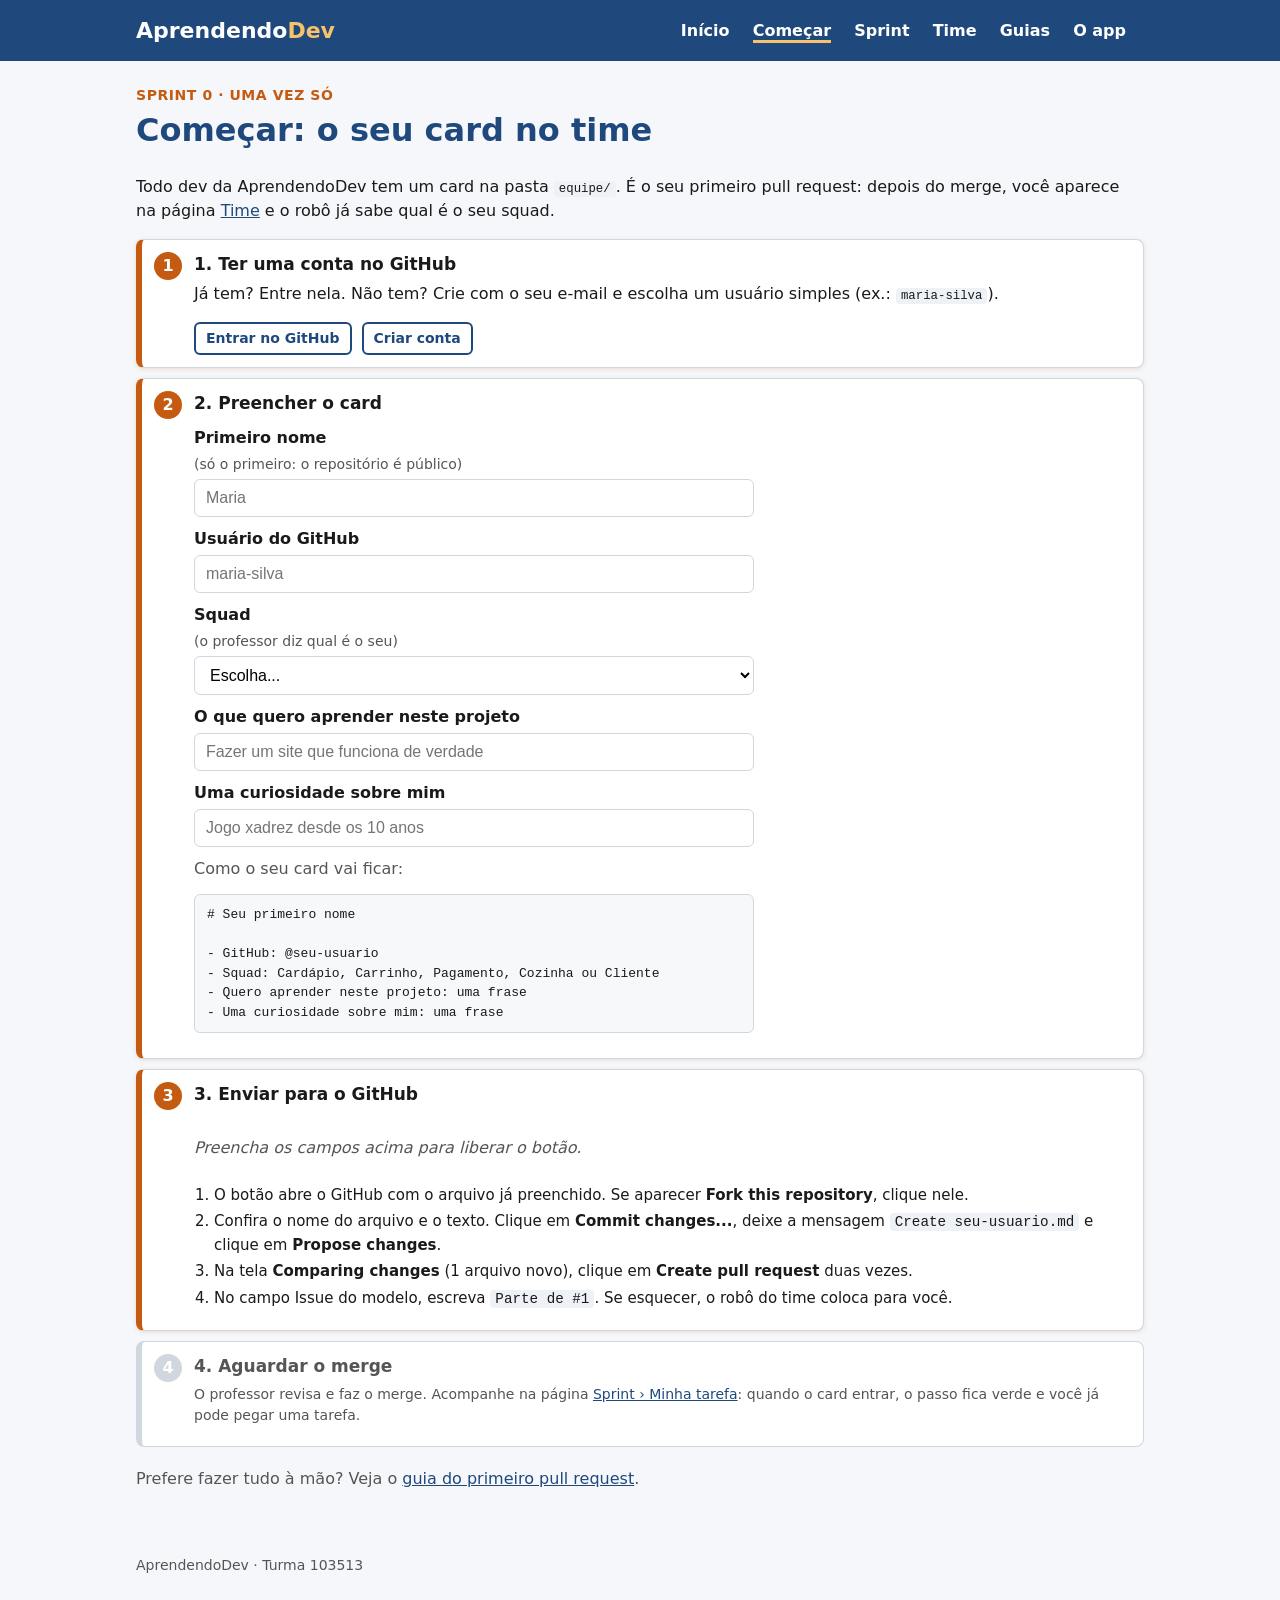
==== portal/comecar.html @ 122d55df "Portal: trilha Minha tarefa, página Começar com gerador do card e robô que confere o PR - Minha tare" ====
<!DOCTYPE html>
<html lang="pt-BR">
<head>
  <meta charset="UTF-8">
  <meta name="viewport" content="width=device-width, initial-scale=1.0">
  <title>Começar · AprendendoDev</title>
  <link rel="stylesheet" href="estilo.css">
</head>
<body data-pagina="comecar">
  <header class="topo">
    <div class="conteudo">
      <a class="marca" href="./">Aprendendo<span>Dev</span></a>
      <nav>
        <a href="./">Início</a>
        <a href="comecar.html" aria-current="page">Começar</a>
        <a href="tarefas.html">Sprint</a>
        <a href="time.html">Time</a>
        <a href="guias.html">Guias</a>
        <a href="app/">O app</a>
      </nav>
    </div>
  </header>

  <main class="conteudo">
    <p class="rotulo-sprint">Sprint 0 · uma vez só</p>
    <h1>Começar: o seu card no time</h1>
    <p>Todo dev da AprendendoDev tem um card na pasta <code>equipe/</code>. É o seu primeiro pull request: depois do merge, você aparece na página <a href="time.html">Time</a> e o robô já sabe qual é o seu squad.</p>

    <ol class="trilha">
      <li class="agora">
        <strong>1. Ter uma conta no GitHub</strong>
        <p>Já tem? Entre nela. Não tem? Crie com o seu e-mail e escolha um usuário simples (ex.: <code>maria-silva</code>).</p>
        <div class="botoes">
          <a class="botao pequeno secundario" href="https://github.com/login" target="_blank" rel="noopener">Entrar no GitHub</a>
          <a class="botao pequeno secundario" href="https://github.com/signup" target="_blank" rel="noopener">Criar conta</a>
        </div>
      </li>
      <li class="agora">
        <strong>2. Preencher o card</strong>
        <form class="formulario" id="form-card" autocomplete="off">
          <label>Primeiro nome <span class="sub">(só o primeiro: o repositório é público)</span>
            <input id="c-nome" maxlength="40" placeholder="Maria">
          </label>
          <label>Usuário do GitHub
            <input id="c-usuario" maxlength="60" placeholder="maria-silva" autocapitalize="off" spellcheck="false">
          </label>
          <label>Squad <span class="sub">(o professor diz qual é o seu)</span>
            <select id="c-squad">
              <option value="">Escolha...</option>
              <option>Cardápio</option>
              <option>Carrinho</option>
              <option>Pagamento</option>
              <option>Cozinha</option>
              <option>Cliente</option>
            </select>
          </label>
          <label>O que quero aprender neste projeto
            <input id="c-aprender" maxlength="150" placeholder="Fazer um site que funciona de verdade">
          </label>
          <label>Uma curiosidade sobre mim
            <input id="c-curiosidade" maxlength="150" placeholder="Jogo xadrez desde os 10 anos">
          </label>
        </form>
        <ul class="problemas" id="problemas-card"></ul>
        <p class="sub">Como o seu card vai ficar:</p>
        <pre class="previa" id="previa-card"></pre>
      </li>
      <li class="agora">
        <strong>3. Enviar para o GitHub</strong>
        <div class="botoes" id="acoes-card"></div>
        <ol class="mini">
          <li>O botão abre o GitHub com o arquivo já preenchido. Se aparecer <strong>Fork this repository</strong>, clique nele.</li>
          <li>Confira o nome do arquivo e o texto. Clique em <strong>Commit changes...</strong>, deixe a mensagem <code>Create seu-usuario.md</code> e clique em <strong>Propose changes</strong>.</li>
          <li>Na tela <strong>Comparing changes</strong> (1 arquivo novo), clique em <strong>Create pull request</strong> duas vezes.</li>
          <li>No campo Issue do modelo, escreva <code>Parte de #1</code>. Se esquecer, o robô do time coloca para você.</li>
        </ol>
      </li>
      <li class="depois">
        <strong>4. Aguardar o merge</strong>
        <p>O professor revisa e faz o merge. Acompanhe na página <a href="tarefas.html#minha">Sprint › Minha tarefa</a>: quando o card entrar, o passo fica verde e você já pode pegar uma tarefa.</p>
      </li>
    </ol>

    <p class="sub">Prefere fazer tudo à mão? Veja o <a href="guias.html#primeiro-pr">guia do primeiro pull request</a>.</p>
  </main>

  <footer class="conteudo rodape">AprendendoDev · Turma 103513</footer>
  <script src="portal.js"></script>
</body>
</html>
---- portal/estilo.css ----
:root {
  --azul: #1f497d;
  --azul-claro: #dae8fc;
  --laranja: #c55a11;
  --laranja-claro: #fbe5d6;
  --verde: #548235;
  --verde-claro: #e2efda;
  --texto: #1a1a1a;
  --texto-suave: #555;
  --fundo: #f5f7fa;
  --cartao: #fff;
  --borda: #d0d7de;
}

* { box-sizing: border-box; }

body {
  margin: 0;
  font-family: system-ui, -apple-system, "Segoe UI", Roboto, sans-serif;
  color: var(--texto);
  background: var(--fundo);
  line-height: 1.5;
}

a { color: var(--azul); }

.topo {
  background: var(--azul);
  color: #fff;
}

.topo .conteudo {
  display: flex;
  flex-wrap: wrap;
  align-items: center;
  justify-content: space-between;
  gap: 8px 24px;
  padding-top: 14px;
  padding-bottom: 14px;
}

.marca {
  font-size: 22px;
  font-weight: 700;
  color: #fff;
  text-decoration: none;
}

.marca span { color: #f6c26b; }

nav a {
  white-space: nowrap;
  color: #fff;
  text-decoration: none;
  margin-right: 18px;
  font-weight: 600;
}

nav a[aria-current="page"] { border-bottom: 3px solid #f6c26b; }

.conteudo {
  max-width: 1040px;
  margin: 0 auto;
  padding-left: 16px;
  padding-right: 16px;
}

main.conteudo { padding-top: 24px; padding-bottom: 48px; }

h1 { color: var(--azul); margin-top: 0; }
h2 { color: var(--azul); margin-top: 32px; }

.destaque {
  background: var(--cartao);
  border-left: 6px solid var(--laranja);
  border-radius: 6px;
  padding: 16px 20px;
  box-shadow: 0 1px 3px rgba(0, 0, 0, .08);
}

.destaque .rotulo {
  font-size: 13px;
  font-weight: 700;
  text-transform: uppercase;
  color: var(--laranja);
  letter-spacing: .04em;
}

.grade {
  display: grid;
  grid-template-columns: repeat(auto-fill, minmax(230px, 1fr));
  gap: 14px;
}

.cartao {
  background: var(--cartao);
  border: 1px solid var(--borda);
  border-radius: 8px;
  padding: 14px 16px;
}

.cartao h3 { margin: 0 0 4px; font-size: 18px; }
.cartao .sub { color: var(--texto-suave); font-size: 14px; margin: 0 0 8px; }
.cartao p { margin: 4px 0; font-size: 15px; }

.botoes { display: flex; flex-wrap: wrap; gap: 10px; margin-top: 12px; }

.botao {
  display: inline-block;
  padding: 10px 16px;
  border-radius: 6px;
  background: var(--azul);
  color: #fff;
  text-decoration: none;
  font-weight: 600;
}

.botao.secundario { background: #fff; color: var(--azul); border: 2px solid var(--azul); }

table { width: 100%; border-collapse: collapse; background: var(--cartao); }
th, td { text-align: left; padding: 8px 10px; border-bottom: 1px solid var(--borda); vertical-align: top; }
th { background: var(--azul); color: #fff; }

.fase-m { border-left: 5px solid var(--azul); }
.fase-c { border-left: 5px solid var(--verde); }
.fase-e { border-left: 5px solid var(--laranja); }
.atual { background: var(--laranja-claro); }

.etiqueta {
  display: inline-block;
  font-size: 12px;
  font-weight: 700;
  padding: 2px 8px;
  border-radius: 10px;
  background: var(--azul-claro);
  color: var(--azul);
  margin-right: 4px;
}

.etiqueta.fechada { background: var(--verde-claro); color: var(--verde); }

.busca { display: flex; flex-wrap: wrap; gap: 8px; margin: 12px 0 20px; }

.busca input {
  flex: 1 1 220px;
  padding: 10px 12px;
  font-size: 16px;
  border: 1px solid var(--borda);
  border-radius: 6px;
}

.busca button {
  padding: 10px 18px;
  font-size: 16px;
  border: 0;
  border-radius: 6px;
  background: var(--azul);
  color: #fff;
  font-weight: 600;
  cursor: pointer;
}

.vazio { color: var(--texto-suave); font-style: italic; }

ol.passos li { margin-bottom: 10px; }

code {
  background: #eef1f5;
  padding: 1px 5px;
  border-radius: 4px;
  font-size: 0.95em;
}

.rodape { color: var(--texto-suave); font-size: 14px; padding-bottom: 32px; }

@media (max-width: 600px) {
  nav a { margin-right: 12px; font-size: 15px; }
  th, td { padding: 6px; font-size: 14px; }
}

/* ---------- página da sprint */
.rotulo-sprint { margin: 0; font-weight: 700; color: var(--laranja); text-transform: uppercase; font-size: 14px; letter-spacing: .04em; }
.placar { display: grid; grid-template-columns: repeat(4, 1fr); gap: 10px; margin: 16px 0 8px; }
.placar-item { background: var(--cartao); border: 1px solid var(--borda); border-radius: 8px; padding: 10px; text-align: center; }
.placar-item strong { display: block; font-size: 26px; color: var(--azul); }
.placar-item span { font-size: 14px; color: var(--texto-suave); }
.grade.larga { grid-template-columns: repeat(auto-fill, minmax(320px, 1fr)); }
.cartao.tarefa { border-left: 6px solid var(--borda); }
.cartao.tarefa.livre { border-left-color: var(--azul); }
.cartao.tarefa.fazendo { border-left-color: #d4a72c; }
.cartao.tarefa.revisao { border-left-color: var(--laranja); }
.cartao.tarefa.pronto { border-left-color: var(--verde); }
.etiqueta.livre { background: var(--azul-claro); color: var(--azul); }
.etiqueta.fazendo { background: #fff8c5; color: #7d5a00; }
.etiqueta.revisao { background: var(--laranja-claro); color: var(--laranja); }
.etiqueta.pronto { background: var(--verde-claro); color: var(--verde); }
.criterio { font-size: 14px; background: #f6f8fa; padding: 6px 8px; border-radius: 4px; }
.botao.pequeno { padding: 6px 12px; font-size: 14px; margin-top: 4px; }
.como-pegar { margin: 24px 0; }
.como-pegar ol { margin: 8px 0 0; padding-left: 22px; }
.como-pegar li { margin-bottom: 6px; }
@media (max-width: 600px) {
  .placar { grid-template-columns: repeat(2, 1fr); }
  .grade.larga { grid-template-columns: 1fr; }
}
.cartao code { word-break: break-all; }

/* ---------- trilha do dev (Minha tarefa e Começar) */
.ola { font-size: 18px; font-weight: 600; margin: 4px 0 10px; }
.trilha { list-style: none; padding: 0; margin: 12px 0 20px; counter-reset: passo; }
.trilha > li {
  position: relative;
  background: var(--cartao);
  border: 1px solid var(--borda);
  border-left: 6px solid var(--borda);
  border-radius: 8px;
  padding: 12px 16px 12px 52px;
  margin-bottom: 10px;
  counter-increment: passo;
}
.trilha > li::before {
  content: counter(passo);
  position: absolute;
  left: 12px;
  top: 12px;
  width: 28px;
  height: 28px;
  border-radius: 50%;
  background: var(--borda);
  color: #fff;
  font-weight: 700;
  text-align: center;
  line-height: 28px;
}
.trilha > li > strong { font-size: 17px; }
.trilha > li > p { margin: 4px 0 8px; }
.trilha > li.feito { border-left-color: var(--verde); }
.trilha > li.feito::before { content: "✓"; background: var(--verde); }
.trilha > li.agora { border-left-color: var(--laranja); box-shadow: 0 1px 4px rgba(197, 90, 17, .18); }
.trilha > li.agora::before { background: var(--laranja); }
.trilha > li.depois { color: var(--texto-suave); }
.trilha > li.depois > p { font-size: 14px; }
.trilha .grade { margin-top: 10px; }
ol.mini { margin: 8px 0; padding-left: 20px; font-size: 15px; }
ol.mini li { margin-bottom: 4px; }
.botao.pequeno.secundario { padding: 4px 10px; }
button.botao { border: 0; cursor: pointer; font: inherit; }
button.botao.secundario { border: 2px solid var(--azul); }

/* placar com as cores dos estados */
.placar-item.livre { border-top: 4px solid var(--azul); }
.placar-item.fazendo { border-top: 4px solid #d4a72c; }
.placar-item.revisao { border-top: 4px solid var(--laranja); }
.placar-item.pronto { border-top: 4px solid var(--verde); }

details.como-pegar summary { cursor: pointer; font-weight: 700; color: var(--laranja); }

/* aviso flutuante (copiado!) */
.aviso-flutuante {
  position: fixed;
  left: 50%;
  bottom: 20px;
  transform: translate(-50%, 120px);
  max-width: min(560px, calc(100% - 32px));
  background: var(--texto);
  color: #fff;
  padding: 12px 18px;
  border-radius: 8px;
  box-shadow: 0 4px 14px rgba(0, 0, 0, .3);
  font-weight: 600;
  transition: transform .25s;
  z-index: 10;
}
.aviso-flutuante.visivel { transform: translate(-50%, 0); }

/* formulário do card */
.formulario { display: grid; gap: 10px; margin: 10px 0; max-width: 560px; }
.formulario label { display: grid; gap: 4px; font-weight: 600; }
.formulario label .sub { font-weight: 400; color: var(--texto-suave); font-size: 14px; }
.formulario input, .formulario select {
  padding: 9px 11px;
  font-size: 16px;
  border: 1px solid var(--borda);
  border-radius: 6px;
  background: #fff;
}
.problemas { color: var(--laranja); margin: 6px 0; padding-left: 20px; }
.previa {
  background: #f6f8fa;
  border: 1px solid var(--borda);
  border-radius: 6px;
  padding: 10px 12px;
  white-space: pre-wrap;
  word-break: break-word;
  max-width: 560px;
}
.sub { color: var(--texto-suave); }
@media (max-width: 600px) {
  .trilha > li { padding-left: 46px; }
  .trilha > li::before { left: 9px; }
}
.placar.dois { grid-template-columns: repeat(2, 1fr); }
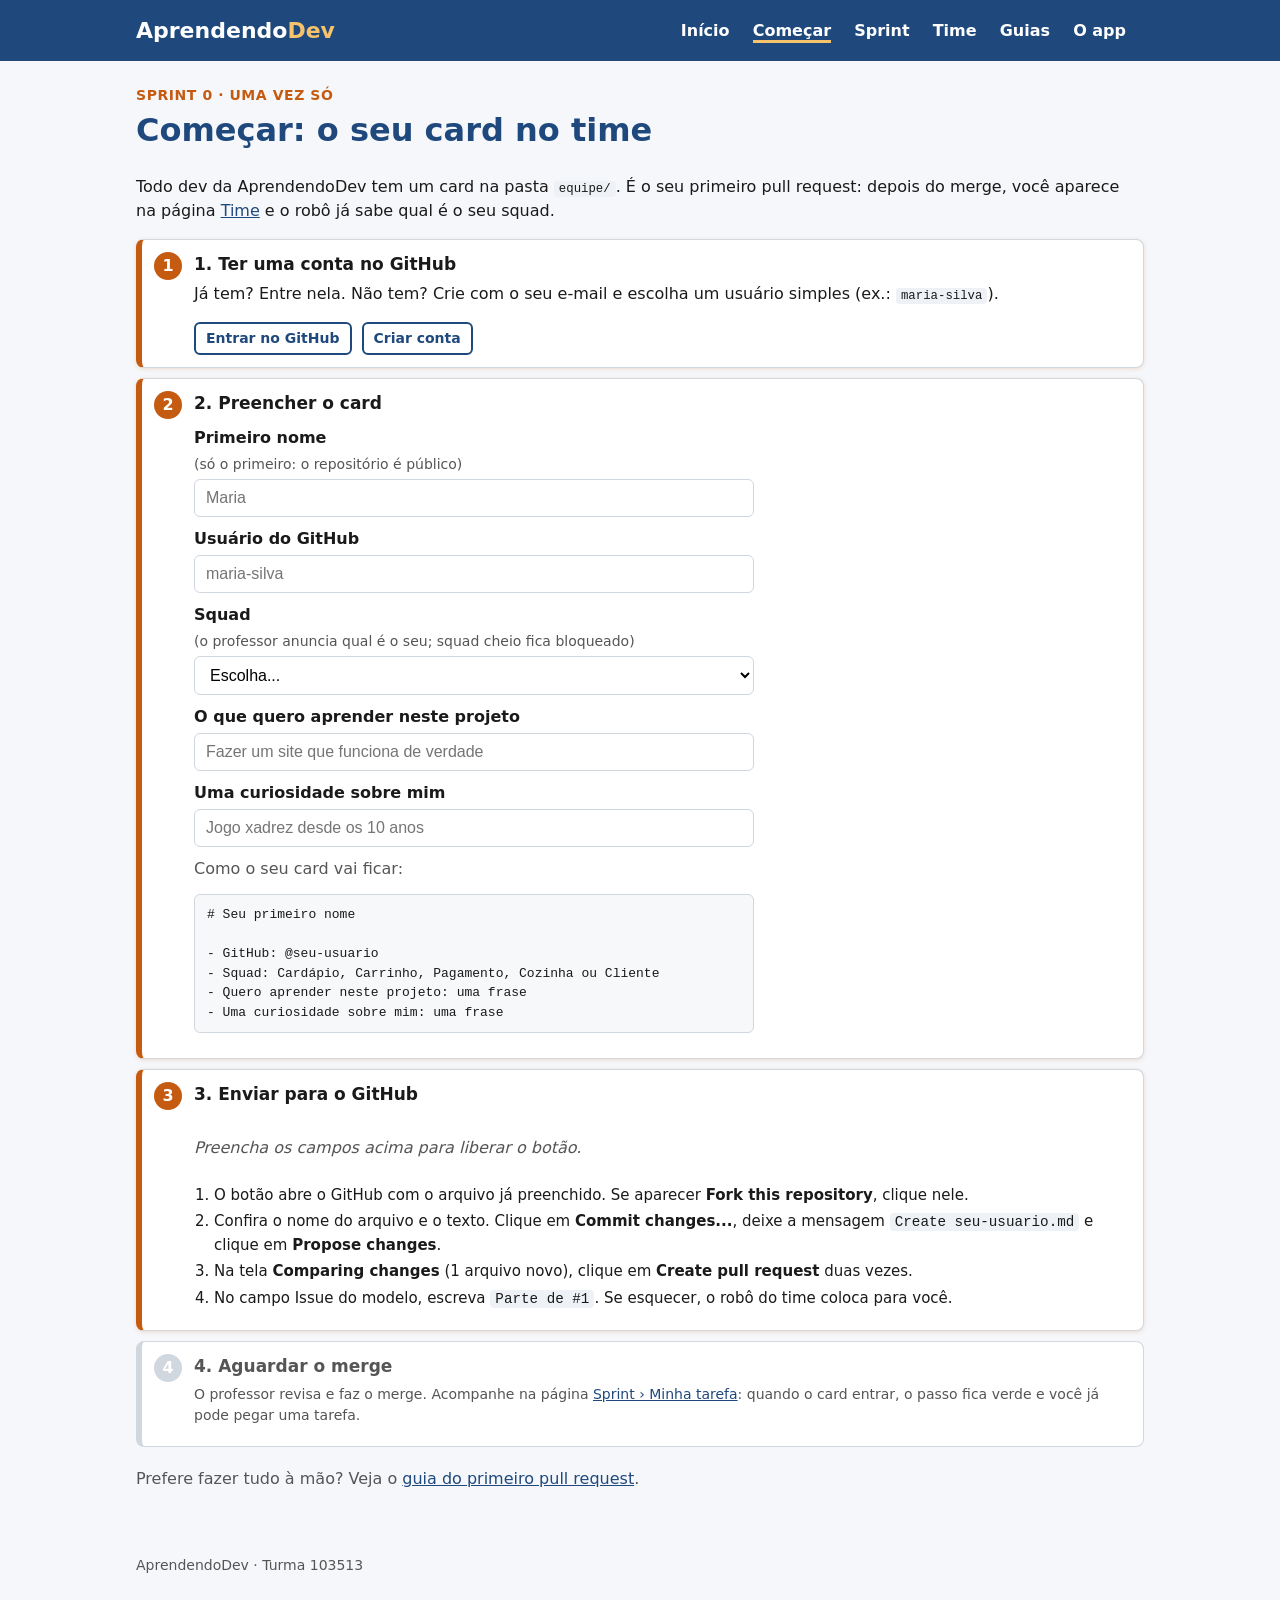
==== commit 2f43a495: "Vagas por squad: Começar bloqueia squad cheio, Time mostra n de N e o robô confere no PR do card" ====
--- a/portal/comecar.html
+++ b/portal/comecar.html
@@ -44,14 +44,14 @@
           <label>Usuário do GitHub
             <input id="c-usuario" maxlength="60" placeholder="maria-silva" autocapitalize="off" spellcheck="false">
           </label>
-          <label>Squad <span class="sub">(o professor diz qual é o seu)</span>
+          <label>Squad <span class="sub">(o professor anuncia qual é o seu; squad cheio fica bloqueado)</span>
             <select id="c-squad">
               <option value="">Escolha...</option>
-              <option>Cardápio</option>
-              <option>Carrinho</option>
-              <option>Pagamento</option>
-              <option>Cozinha</option>
-              <option>Cliente</option>
+              <option value="Cardápio">Cardápio</option>
+              <option value="Carrinho">Carrinho</option>
+              <option value="Pagamento">Pagamento</option>
+              <option value="Cozinha">Cozinha</option>
+              <option value="Cliente">Cliente</option>
             </select>
           </label>
           <label>O que quero aprender neste projeto
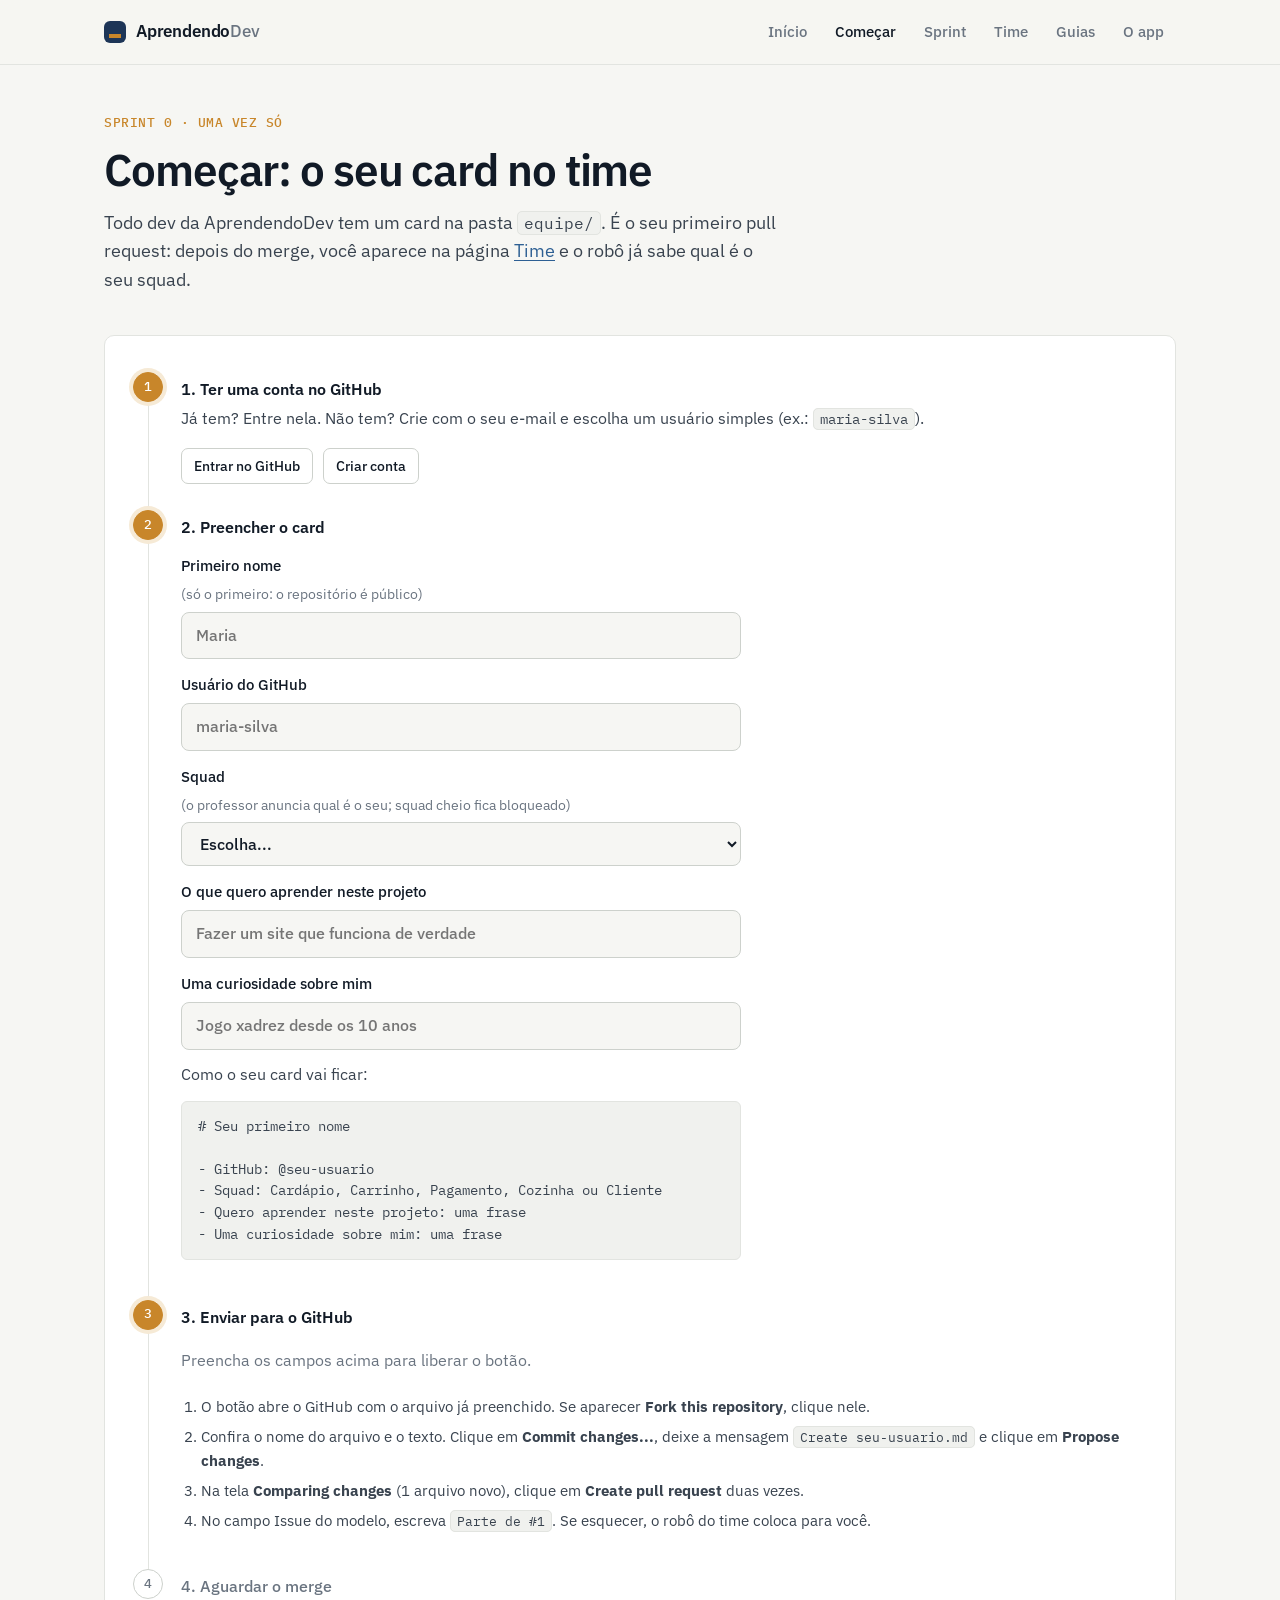
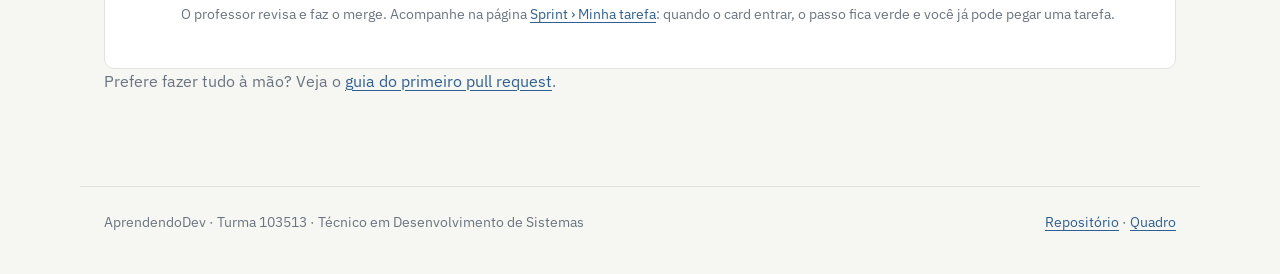
==== commit 8e85fe1a: "Portal com visual novo: IBM Plex, modo escuro, linha do tempo, placar em barra e transições suaves" ====
--- a/portal/comecar.html
+++ b/portal/comecar.html
@@ -4,13 +4,19 @@
   <meta charset="UTF-8">
   <meta name="viewport" content="width=device-width, initial-scale=1.0">
   <title>Começar · AprendendoDev</title>
+  <meta name="description" content="O primeiro passo: o seu card no time.">
+  <meta name="theme-color" content="#f6f6f3" media="(prefers-color-scheme: light)">
+  <meta name="theme-color" content="#0f141a" media="(prefers-color-scheme: dark)">
+  <link rel="preconnect" href="https://fonts.googleapis.com">
+  <link rel="preconnect" href="https://fonts.gstatic.com" crossorigin>
+  <link rel="stylesheet" href="https://fonts.googleapis.com/css2?family=IBM+Plex+Mono:wght@400;500&family=IBM+Plex+Sans:wght@400;500;600&display=swap">
   <link rel="stylesheet" href="estilo.css">
 </head>
 <body data-pagina="comecar">
   <header class="topo">
     <div class="conteudo">
       <a class="marca" href="./">Aprendendo<span>Dev</span></a>
-      <nav>
+      <nav aria-label="Principal">
         <a href="./">Início</a>
         <a href="comecar.html" aria-current="page">Começar</a>
         <a href="tarefas.html">Sprint</a>
@@ -22,10 +28,11 @@
   </header>
 
   <main class="conteudo">
-    <p class="rotulo-sprint">Sprint 0 · uma vez só</p>
+    <span class="sobretitulo">Sprint 0 · uma vez só</span>
     <h1>Começar: o seu card no time</h1>
-    <p>Todo dev da AprendendoDev tem um card na pasta <code>equipe/</code>. É o seu primeiro pull request: depois do merge, você aparece na página <a href="time.html">Time</a> e o robô já sabe qual é o seu squad.</p>
+    <p class="lead">Todo dev da AprendendoDev tem um card na pasta <code>equipe/</code>. É o seu primeiro pull request: depois do merge, você aparece na página <a href="time.html">Time</a> e o robô já sabe qual é o seu squad.</p>
 
+    <section class="secao-minha">
     <ol class="trilha">
       <li class="agora">
         <strong>1. Ter uma conta no GitHub</strong>
@@ -80,11 +87,15 @@
         <p>O professor revisa e faz o merge. Acompanhe na página <a href="tarefas.html#minha">Sprint › Minha tarefa</a>: quando o card entrar, o passo fica verde e você já pode pegar uma tarefa.</p>
       </li>
     </ol>
+    </section>
 
     <p class="sub">Prefere fazer tudo à mão? Veja o <a href="guias.html#primeiro-pr">guia do primeiro pull request</a>.</p>
   </main>
 
-  <footer class="conteudo rodape">AprendendoDev · Turma 103513</footer>
+  <footer class="conteudo rodape">
+    <span>AprendendoDev · Turma 103513 · Técnico em Desenvolvimento de Sistemas</span>
+    <span><a href="https://github.com/aprendendodev/techburger" target="_blank" rel="noopener">Repositório</a> · <a href="https://github.com/orgs/aprendendodev/projects/1" target="_blank" rel="noopener">Quadro</a></span>
+  </footer>
   <script src="portal.js"></script>
 </body>
 </html>
--- a/portal/estilo.css
+++ b/portal/estilo.css
@@ -1,302 +1,683 @@
+/* AprendendoDev — portal da turma 103513
+   Tipografia: IBM Plex Sans / IBM Plex Mono. Cores em tokens (claro e escuro). */
+
 :root {
-  --azul: #1f497d;
-  --azul-claro: #dae8fc;
-  --laranja: #c55a11;
-  --laranja-claro: #fbe5d6;
-  --verde: #548235;
-  --verde-claro: #e2efda;
-  --texto: #1a1a1a;
-  --texto-suave: #555;
-  --fundo: #f5f7fa;
-  --cartao: #fff;
-  --borda: #d0d7de;
-}
-
-* { box-sizing: border-box; }
+  --bg: #f6f6f3;
+  --surface: #ffffff;
+  --surface-2: #f0f1ee;
+  --ink: #111a26;
+  --ink-2: #39434f;
+  --muted: #6a7480;
+  --line: #e2e4e0;
+  --line-strong: #cdd1cc;
+  --brand: #1d3557;
+  --brand-ink: #ffffff;
+  --accent: #c8862a;
+  --accent-soft: #f6ead6;
+  --focus: #2f6fb3;
+
+  --livre: #2d5f93;
+  --livre-soft: #e4edf6;
+  --fazendo: #9a6b12;
+  --fazendo-soft: #f5ecd8;
+  --revisao: #b4531c;
+  --revisao-soft: #f6e4d9;
+  --pronto: #3b7550;
+  --pronto-soft: #e1eee5;
+
+  --radius: 10px;
+  --radius-sm: 6px;
+  --shadow: 0 1px 2px rgba(17, 26, 38, .04), 0 4px 16px rgba(17, 26, 38, .05);
+  --font: "IBM Plex Sans", system-ui, -apple-system, "Segoe UI", Roboto, sans-serif;
+  --mono: "IBM Plex Mono", ui-monospace, "Cascadia Mono", Consolas, monospace;
+  --largura: 1120px;
+  color-scheme: light;
+}
+
+@media (prefers-color-scheme: dark) {
+  :root:not([data-theme="light"]) {
+    --bg: #0f141a;
+    --surface: #151c24;
+    --surface-2: #1b232d;
+    --ink: #e8ebee;
+    --ink-2: #c3c9d0;
+    --muted: #8d96a1;
+    --line: #26303b;
+    --line-strong: #34404d;
+    --brand: #9bbbe0;
+    --brand-ink: #0f141a;
+    --accent: #e0a650;
+    --accent-soft: #2c2416;
+    --focus: #7fb0e6;
+    --livre: #8db6e3;
+    --livre-soft: #1a2838;
+    --fazendo: #e0b45e;
+    --fazendo-soft: #2c2516;
+    --revisao: #ec9467;
+    --revisao-soft: #321f16;
+    --pronto: #82c196;
+    --pronto-soft: #17281e;
+    --shadow: 0 1px 2px rgba(0, 0, 0, .3), 0 6px 20px rgba(0, 0, 0, .25);
+    color-scheme: dark;
+  }
+}
+
+/* transição suave entre as páginas (navegadores que suportam) */
+@view-transition { navigation: auto; }
+
+*, *::before, *::after { box-sizing: border-box; }
+
+html { scroll-behavior: smooth; -webkit-text-size-adjust: 100%; }
 
 body {
   margin: 0;
-  font-family: system-ui, -apple-system, "Segoe UI", Roboto, sans-serif;
-  color: var(--texto);
-  background: var(--fundo);
-  line-height: 1.5;
-}
-
-a { color: var(--azul); }
-
+  font-family: var(--font);
+  font-size: 16px;
+  line-height: 1.6;
+  color: var(--ink);
+  background: var(--bg);
+  -webkit-font-smoothing: antialiased;
+  text-rendering: optimizeLegibility;
+}
+
+a { color: var(--livre); text-decoration-thickness: 1px; text-underline-offset: 3px; }
+a:hover { color: var(--ink); }
+:focus-visible { outline: 2px solid var(--focus); outline-offset: 2px; border-radius: 4px; }
+
+h1, h2, h3 { color: var(--ink); line-height: 1.2; letter-spacing: -0.015em; }
+h1 { font-size: clamp(30px, 4.2vw, 44px); font-weight: 600; margin: 0 0 12px; letter-spacing: -0.025em; }
+h2 { font-size: 22px; font-weight: 600; margin: 48px 0 16px; }
+h3 { font-size: 17px; font-weight: 600; margin: 0; }
+p { margin: 0 0 12px; }
+
+code {
+  font-family: var(--mono);
+  font-size: .88em;
+  background: var(--surface-2);
+  border: 1px solid var(--line);
+  padding: 1px 6px;
+  border-radius: 5px;
+  color: var(--ink-2);
+}
+
+.conteudo {
+  max-width: var(--largura);
+  margin: 0 auto;
+  padding-left: 24px;
+  padding-right: 24px;
+}
+
+/* ---------- cabeçalho */
 .topo {
-  background: var(--azul);
-  color: #fff;
+  position: sticky;
+  top: 0;
+  z-index: 20;
+  background: color-mix(in srgb, var(--bg) 86%, transparent);
+  backdrop-filter: saturate(160%) blur(10px);
+  -webkit-backdrop-filter: saturate(160%) blur(10px);
+  border-bottom: 1px solid var(--line);
 }
 
 .topo .conteudo {
   display: flex;
-  flex-wrap: wrap;
   align-items: center;
-  justify-content: space-between;
-  gap: 8px 24px;
-  padding-top: 14px;
-  padding-bottom: 14px;
+  gap: 32px;
+  height: 64px;
 }
 
 .marca {
-  font-size: 22px;
-  font-weight: 700;
-  color: #fff;
+  display: inline-flex;
+  align-items: center;
+  font-weight: 600;
+  font-size: 17px;
+  letter-spacing: -0.01em;
+  color: var(--ink);
   text-decoration: none;
-}
-
-.marca span { color: #f6c26b; }
+  white-space: nowrap;
+}
+
+.marca::before {
+  content: "";
+  width: 22px;
+  height: 22px;
+  margin-right: 10px;
+  border-radius: 6px;
+  background:
+    linear-gradient(var(--accent), var(--accent)) 5px 13px / 12px 4px no-repeat,
+    var(--brand);
+}
+
+.marca span { color: var(--muted); font-weight: 500; }
+
+nav {
+  display: flex;
+  gap: 4px;
+  overflow-x: auto;
+  scrollbar-width: none;
+  margin-left: auto;
+}
+
+nav::-webkit-scrollbar { display: none; }
 
 nav a {
+  position: relative;
+  padding: 8px 12px;
+  border-radius: var(--radius-sm);
+  color: var(--muted);
+  font-size: 15px;
+  font-weight: 500;
+  text-decoration: none;
   white-space: nowrap;
-  color: #fff;
+  transition: color .15s, background-color .15s;
+}
+
+nav a:hover { color: var(--ink); background: var(--surface-2); }
+nav a[aria-current="page"] { color: var(--ink); }
+nav a[aria-current="page"]::after {
+  content: "";
+  position: absolute;
+  left: 12px;
+  right: 12px;
+  bottom: -13px;
+  height: 2px;
+  background: var(--ink);
+  border-radius: 2px;
+}
+
+main.conteudo { padding-top: 48px; padding-bottom: 80px; }
+
+/* ---------- textos de apoio */
+.rotulo-sprint, .sobretitulo {
+  display: block;
+  margin: 0 0 10px;
+  font-family: var(--mono);
+  font-size: 13px;
+  font-weight: 500;
+  letter-spacing: .04em;
+  text-transform: uppercase;
+  color: var(--accent);
+}
+
+.lead { font-size: 18px; color: var(--ink-2); max-width: 680px; }
+.sub { color: var(--muted); }
+.vazio { color: var(--muted); }
+
+/* ---------- botões */
+.botoes { display: flex; flex-wrap: wrap; gap: 10px; margin-top: 16px; }
+
+.botao {
+  display: inline-flex;
+  align-items: center;
+  gap: 8px;
+  padding: 10px 18px;
+  border-radius: 8px;
+  border: 1px solid var(--brand);
+  background: var(--brand);
+  color: var(--brand-ink);
+  font: inherit;
+  font-size: 15px;
+  font-weight: 500;
   text-decoration: none;
-  margin-right: 18px;
-  font-weight: 600;
-}
-
-nav a[aria-current="page"] { border-bottom: 3px solid #f6c26b; }
-
-.conteudo {
-  max-width: 1040px;
-  margin: 0 auto;
-  padding-left: 16px;
-  padding-right: 16px;
-}
-
-main.conteudo { padding-top: 24px; padding-bottom: 48px; }
-
-h1 { color: var(--azul); margin-top: 0; }
-h2 { color: var(--azul); margin-top: 32px; }
-
-.destaque {
-  background: var(--cartao);
-  border-left: 6px solid var(--laranja);
-  border-radius: 6px;
-  padding: 16px 20px;
-  box-shadow: 0 1px 3px rgba(0, 0, 0, .08);
-}
-
-.destaque .rotulo {
+  cursor: pointer;
+  transition: transform .15s, background-color .15s, border-color .15s, color .15s;
+}
+
+.botao:hover { color: var(--brand-ink); filter: brightness(1.12); }
+.botao:active { transform: translateY(1px); }
+.botao.secundario { background: var(--surface); color: var(--ink); border-color: var(--line-strong); }
+.botao.secundario:hover { border-color: var(--ink-2); filter: none; }
+.botao.pequeno { padding: 6px 12px; font-size: 14px; border-radius: 7px; }
+.botao[href^="http"]:not(.pequeno)::after { content: "↗"; font-size: .85em; opacity: .7; }
+
+/* ---------- início */
+.hero {
+  display: grid;
+  grid-template-columns: minmax(0, 1.35fr) minmax(0, 1fr);
+  gap: 48px;
+  align-items: start;
+  padding-bottom: 24px;
+}
+
+.hero h1 { font-size: clamp(32px, 4.8vw, 52px); }
+
+.painel {
+  background: var(--surface);
+  border: 1px solid var(--line);
+  border-radius: var(--radius);
+  padding: 24px;
+  box-shadow: var(--shadow);
+}
+
+.painel .rotulo {
+  font-family: var(--mono);
+  font-size: 12px;
+  letter-spacing: .05em;
+  text-transform: uppercase;
+  color: var(--muted);
+  margin-bottom: 8px;
+}
+
+.painel h3 { font-size: 21px; margin-bottom: 10px; }
+.painel .objetivo { color: var(--ink-2); }
+.painel .proxima { color: var(--muted); font-size: 14px; margin: 16px 0 0; padding-top: 14px; border-top: 1px solid var(--line); }
+
+.ola {
+  display: inline-flex;
+  gap: 8px;
+  align-items: center;
+  font-size: 14px;
+  color: var(--ink-2);
+  background: var(--surface);
+  border: 1px solid var(--line);
+  border-radius: 999px;
+  padding: 4px 12px;
+  margin: 0 0 18px;
+}
+
+.ola a { font-weight: 500; }
+
+.etapas {
+  display: grid;
+  grid-template-columns: repeat(4, 1fr);
+  border: 1px solid var(--line);
+  border-radius: var(--radius);
+  background: var(--surface);
+  counter-reset: etapa;
+  list-style: none;
+  padding: 0;
+  margin: 0;
+}
+
+.etapas li { padding: 22px 22px 24px; counter-increment: etapa; }
+.etapas li + li { border-left: 1px solid var(--line); }
+.etapas li::before {
+  content: "0" counter(etapa);
+  display: block;
+  font-family: var(--mono);
   font-size: 13px;
-  font-weight: 700;
-  text-transform: uppercase;
-  color: var(--laranja);
-  letter-spacing: .04em;
-}
-
+  color: var(--accent);
+  margin-bottom: 14px;
+}
+.etapas h3 { margin-bottom: 6px; }
+.etapas p { color: var(--muted); font-size: 15px; margin: 0; }
+
+/* linha do tempo das sprints */
+.roadmap { list-style: none; padding: 0; margin: 0; border-top: 1px solid var(--line); }
+
+.roadmap li {
+  display: grid;
+  grid-template-columns: 120px 28px minmax(0, 220px) minmax(0, 1fr);
+  gap: 16px;
+  align-items: center;
+  padding: 14px 0;
+  border-bottom: 1px solid var(--line);
+  color: var(--ink-2);
+}
+
+.roadmap .quando { font-family: var(--mono); font-size: 13px; color: var(--muted); }
+.roadmap .nome { font-weight: 600; color: var(--ink); }
+.roadmap .entrega { color: var(--muted); font-size: 15px; }
+.roadmap .marco {
+  width: 12px;
+  height: 12px;
+  border-radius: 50%;
+  border: 2px solid var(--line-strong);
+  background: var(--surface);
+  justify-self: center;
+}
+.roadmap li.feita .marco { background: var(--pronto); border-color: var(--pronto); }
+.roadmap li.atual { background: linear-gradient(90deg, var(--accent-soft), transparent 70%); }
+.roadmap li.atual .marco { border-color: var(--accent); background: var(--accent); box-shadow: 0 0 0 4px var(--accent-soft); }
+.roadmap li.atual .quando { color: var(--accent); }
+
+.regras { columns: 2; column-gap: 48px; padding-left: 18px; color: var(--ink-2); }
+.regras li { margin-bottom: 10px; break-inside: avoid; }
+
+/* ---------- cartões e grades */
 .grade {
   display: grid;
-  grid-template-columns: repeat(auto-fill, minmax(230px, 1fr));
+  grid-template-columns: repeat(auto-fill, minmax(240px, 1fr));
   gap: 14px;
 }
 
+.grade.larga { grid-template-columns: repeat(auto-fill, minmax(320px, 1fr)); }
+
 .cartao {
-  background: var(--cartao);
-  border: 1px solid var(--borda);
+  position: relative;
+  background: var(--surface);
+  border: 1px solid var(--line);
+  border-radius: var(--radius);
+  padding: 18px;
+  transition: border-color .18s, box-shadow .18s, transform .18s;
+}
+
+.cartao:hover { border-color: var(--line-strong); box-shadow: var(--shadow); }
+.cartao h3 { font-size: 16px; line-height: 1.35; margin: 8px 0 8px; }
+.cartao h3 a { color: var(--ink); text-decoration: none; }
+.cartao h3 a:hover { text-decoration: underline; }
+.cartao p { font-size: 15px; margin: 6px 0; color: var(--ink-2); }
+.cartao .sub { font-size: 14px; color: var(--muted); margin: 0 0 6px; }
+.cartao code { font-size: 12.5px; overflow-wrap: anywhere; }
+.cartao .botao { margin-top: 10px; }
+
+.etiqueta {
+  display: inline-flex;
+  align-items: center;
+  gap: 6px;
+  font-size: 12.5px;
+  font-weight: 500;
+  padding: 2px 9px;
+  border-radius: 999px;
+  background: var(--surface-2);
+  color: var(--ink-2);
+  margin-right: 6px;
+  border: 1px solid var(--line);
+}
+
+.etiqueta.livre, .etiqueta.fazendo, .etiqueta.revisao, .etiqueta.pronto { border-color: transparent; }
+.etiqueta.livre::before, .etiqueta.fazendo::before, .etiqueta.revisao::before, .etiqueta.pronto::before {
+  content: ""; width: 6px; height: 6px; border-radius: 50%; background: currentColor;
+}
+.etiqueta.livre { background: var(--livre-soft); color: var(--livre); }
+.etiqueta.fazendo { background: var(--fazendo-soft); color: var(--fazendo); }
+.etiqueta.revisao { background: var(--revisao-soft); color: var(--revisao); }
+.etiqueta.pronto { background: var(--pronto-soft); color: var(--pronto); }
+
+.criterio {
+  font-size: 14px !important;
+  background: var(--surface-2);
+  border-left: 3px solid var(--line-strong);
+  padding: 10px 12px;
+  border-radius: 0 var(--radius-sm) var(--radius-sm) 0;
+}
+
+/* ---------- página da sprint */
+.cabecalho-sprint { display: grid; grid-template-columns: minmax(0, 1fr) 380px; gap: 40px; align-items: end; }
+.cabecalho-sprint p#objetivo-sprint { color: var(--ink-2); font-size: 17px; margin: 0; max-width: 620px; }
+
+.placar { display: flex; flex-direction: column; gap: 12px; }
+.placar .barra { display: flex; height: 10px; border-radius: 999px; overflow: hidden; background: var(--surface-2); border: 1px solid var(--line); }
+.placar .barra span { transition: flex-grow .5s ease; }
+.placar .barra .livre { background: var(--livre); }
+.placar .barra .fazendo { background: var(--fazendo); }
+.placar .barra .revisao { background: var(--revisao); }
+.placar .barra .pronto { background: var(--pronto); }
+.placar .legenda { display: flex; flex-wrap: wrap; gap: 6px 18px; }
+.placar-item { display: inline-flex; align-items: baseline; gap: 6px; font-size: 14px; color: var(--muted); }
+.placar-item strong { font-size: 20px; font-weight: 600; color: var(--ink); font-variant-numeric: tabular-nums; }
+.placar-item::before { content: ""; width: 8px; height: 8px; border-radius: 2px; align-self: center; background: var(--line-strong); }
+.placar-item.livre::before { background: var(--livre); }
+.placar-item.fazendo::before { background: var(--fazendo); }
+.placar-item.revisao::before { background: var(--revisao); }
+.placar-item.pronto::before { background: var(--pronto); }
+
+.secao-minha {
+  margin-top: 40px;
+  background: var(--surface);
+  border: 1px solid var(--line);
+  border-radius: var(--radius);
+  padding: 28px;
+}
+
+.secao-minha h2 { margin-top: 0; }
+
+.busca { display: flex; gap: 8px; margin: 0 0 20px; max-width: 520px; }
+
+.busca input, .formulario input, .formulario select {
+  flex: 1 1 auto;
+  min-width: 0;
+  padding: 10px 14px;
+  font: inherit;
+  font-size: 16px;
+  color: var(--ink);
+  background: var(--bg);
+  border: 1px solid var(--line-strong);
   border-radius: 8px;
-  padding: 14px 16px;
-}
-
-.cartao h3 { margin: 0 0 4px; font-size: 18px; }
-.cartao .sub { color: var(--texto-suave); font-size: 14px; margin: 0 0 8px; }
-.cartao p { margin: 4px 0; font-size: 15px; }
-
-.botoes { display: flex; flex-wrap: wrap; gap: 10px; margin-top: 12px; }
-
-.botao {
-  display: inline-block;
-  padding: 10px 16px;
-  border-radius: 6px;
-  background: var(--azul);
-  color: #fff;
-  text-decoration: none;
-  font-weight: 600;
-}
-
-.botao.secundario { background: #fff; color: var(--azul); border: 2px solid var(--azul); }
-
-table { width: 100%; border-collapse: collapse; background: var(--cartao); }
-th, td { text-align: left; padding: 8px 10px; border-bottom: 1px solid var(--borda); vertical-align: top; }
-th { background: var(--azul); color: #fff; }
-
-.fase-m { border-left: 5px solid var(--azul); }
-.fase-c { border-left: 5px solid var(--verde); }
-.fase-e { border-left: 5px solid var(--laranja); }
-.atual { background: var(--laranja-claro); }
-
-.etiqueta {
-  display: inline-block;
-  font-size: 12px;
-  font-weight: 700;
-  padding: 2px 8px;
-  border-radius: 10px;
-  background: var(--azul-claro);
-  color: var(--azul);
-  margin-right: 4px;
-}
-
-.etiqueta.fechada { background: var(--verde-claro); color: var(--verde); }
-
-.busca { display: flex; flex-wrap: wrap; gap: 8px; margin: 12px 0 20px; }
-
-.busca input {
-  flex: 1 1 220px;
-  padding: 10px 12px;
-  font-size: 16px;
-  border: 1px solid var(--borda);
-  border-radius: 6px;
+  transition: border-color .15s, box-shadow .15s, background-color .15s;
+}
+
+.busca input:focus, .formulario input:focus, .formulario select:focus {
+  outline: none;
+  border-color: var(--focus);
+  background: var(--surface);
+  box-shadow: 0 0 0 3px color-mix(in srgb, var(--focus) 18%, transparent);
 }
 
 .busca button {
-  padding: 10px 18px;
-  font-size: 16px;
-  border: 0;
-  border-radius: 6px;
-  background: var(--azul);
-  color: #fff;
-  font-weight: 600;
+  padding: 10px 20px;
+  font: inherit;
+  font-weight: 500;
+  border: 1px solid var(--brand);
+  border-radius: 8px;
+  background: var(--brand);
+  color: var(--brand-ink);
   cursor: pointer;
 }
 
-.vazio { color: var(--texto-suave); font-style: italic; }
-
-ol.passos li { margin-bottom: 10px; }
-
-code {
-  background: #eef1f5;
-  padding: 1px 5px;
-  border-radius: 4px;
-  font-size: 0.95em;
-}
-
-.rodape { color: var(--texto-suave); font-size: 14px; padding-bottom: 32px; }
-
-@media (max-width: 600px) {
-  nav a { margin-right: 12px; font-size: 15px; }
-  th, td { padding: 6px; font-size: 14px; }
-}
-
-/* ---------- página da sprint */
-.rotulo-sprint { margin: 0; font-weight: 700; color: var(--laranja); text-transform: uppercase; font-size: 14px; letter-spacing: .04em; }
-.placar { display: grid; grid-template-columns: repeat(4, 1fr); gap: 10px; margin: 16px 0 8px; }
-.placar-item { background: var(--cartao); border: 1px solid var(--borda); border-radius: 8px; padding: 10px; text-align: center; }
-.placar-item strong { display: block; font-size: 26px; color: var(--azul); }
-.placar-item span { font-size: 14px; color: var(--texto-suave); }
-.grade.larga { grid-template-columns: repeat(auto-fill, minmax(320px, 1fr)); }
-.cartao.tarefa { border-left: 6px solid var(--borda); }
-.cartao.tarefa.livre { border-left-color: var(--azul); }
-.cartao.tarefa.fazendo { border-left-color: #d4a72c; }
-.cartao.tarefa.revisao { border-left-color: var(--laranja); }
-.cartao.tarefa.pronto { border-left-color: var(--verde); }
-.etiqueta.livre { background: var(--azul-claro); color: var(--azul); }
-.etiqueta.fazendo { background: #fff8c5; color: #7d5a00; }
-.etiqueta.revisao { background: var(--laranja-claro); color: var(--laranja); }
-.etiqueta.pronto { background: var(--verde-claro); color: var(--verde); }
-.criterio { font-size: 14px; background: #f6f8fa; padding: 6px 8px; border-radius: 4px; }
-.botao.pequeno { padding: 6px 12px; font-size: 14px; margin-top: 4px; }
-.como-pegar { margin: 24px 0; }
-.como-pegar ol { margin: 8px 0 0; padding-left: 22px; }
-.como-pegar li { margin-bottom: 6px; }
-@media (max-width: 600px) {
-  .placar { grid-template-columns: repeat(2, 1fr); }
-  .grade.larga { grid-template-columns: 1fr; }
-}
-.cartao code { word-break: break-all; }
-
-/* ---------- trilha do dev (Minha tarefa e Começar) */
-.ola { font-size: 18px; font-weight: 600; margin: 4px 0 10px; }
-.trilha { list-style: none; padding: 0; margin: 12px 0 20px; counter-reset: passo; }
+.atualizado { font-size: 14px; color: var(--muted); display: flex; align-items: center; gap: 8px; }
+.atualizado:not(:empty)::before { content: ""; width: 7px; height: 7px; border-radius: 50%; background: var(--pronto); box-shadow: 0 0 0 3px var(--pronto-soft); }
+
+.squad-titulo { display: flex; align-items: baseline; justify-content: space-between; gap: 16px; flex-wrap: wrap; margin: 40px 0 14px; }
+.squad-titulo h2 { margin: 0; }
+.squad-titulo .sub { font-size: 14px; margin: 0; }
+
+details.como-pegar {
+  margin: 24px 0 0;
+  border-top: 1px solid var(--line);
+  padding-top: 16px;
+}
+details.como-pegar summary { cursor: pointer; font-weight: 500; color: var(--ink-2); list-style: none; }
+details.como-pegar summary::-webkit-details-marker { display: none; }
+details.como-pegar summary::before { content: "+"; display: inline-block; width: 18px; font-family: var(--mono); color: var(--accent); }
+details.como-pegar[open] summary::before { content: "−"; }
+details.como-pegar ol { margin: 12px 0 0; padding-left: 22px; color: var(--ink-2); }
+details.como-pegar li { margin-bottom: 8px; }
+
+/* ---------- trilha (passo a passo do dev) */
+.trilha { list-style: none; padding: 0; margin: 8px 0 0; counter-reset: passo; }
+
 .trilha > li {
   position: relative;
-  background: var(--cartao);
-  border: 1px solid var(--borda);
-  border-left: 6px solid var(--borda);
-  border-radius: 8px;
-  padding: 12px 16px 12px 52px;
-  margin-bottom: 10px;
+  padding: 2px 0 26px 48px;
   counter-increment: passo;
 }
+
 .trilha > li::before {
   content: counter(passo);
   position: absolute;
-  left: 12px;
+  left: 0;
+  top: 0;
+  width: 30px;
+  height: 30px;
+  border-radius: 50%;
+  display: grid;
+  place-items: center;
+  font-family: var(--mono);
+  font-size: 13px;
+  font-weight: 500;
+  color: var(--muted);
+  background: var(--surface);
+  border: 1.5px solid var(--line-strong);
+  z-index: 1;
+}
+
+.trilha > li::after {
+  content: "";
+  position: absolute;
+  left: 14.5px;
+  top: 30px;
+  bottom: 0;
+  width: 1.5px;
+  background: var(--line);
+}
+
+.trilha > li:last-child { padding-bottom: 4px; }
+.trilha > li:last-child::after { display: none; }
+.trilha > li > strong { display: block; font-size: 16px; font-weight: 600; line-height: 30px; }
+.trilha > li > p { color: var(--ink-2); margin: 2px 0 10px; }
+.trilha > li.feito::before { content: "✓"; color: #fff; background: var(--pronto); border-color: var(--pronto); font-family: var(--font); }
+.trilha > li.feito::after { background: var(--pronto); opacity: .45; }
+.trilha > li.feito > strong { color: var(--ink-2); }
+.trilha > li.agora::before { color: #fff; background: var(--accent); border-color: var(--accent); box-shadow: 0 0 0 4px var(--accent-soft); }
+.trilha > li.depois > strong { color: var(--muted); font-weight: 500; }
+.trilha > li.depois > p { font-size: 14px; color: var(--muted); }
+.trilha .grade { margin-top: 12px; }
+
+ol.mini { margin: 10px 0; padding-left: 20px; font-size: 15px; color: var(--ink-2); }
+ol.mini li { margin-bottom: 6px; }
+
+/* ---------- começar */
+.formulario { display: grid; gap: 14px; margin: 12px 0; max-width: 560px; }
+.formulario label { display: grid; gap: 6px; font-weight: 500; font-size: 15px; }
+.formulario label .sub { font-weight: 400; font-size: 13.5px; }
+.problemas { color: var(--revisao); margin: 8px 0; padding-left: 20px; font-size: 14.5px; }
+.problemas:empty { display: none; }
+.previa {
+  font-family: var(--mono);
+  font-size: 13.5px;
+  background: var(--surface-2);
+  border: 1px solid var(--line);
+  border-radius: var(--radius-sm);
+  padding: 14px 16px;
+  white-space: pre-wrap;
+  word-break: break-word;
+  max-width: 560px;
+  color: var(--ink-2);
+}
+
+/* ---------- guias */
+.com-indice { display: grid; grid-template-columns: 220px minmax(0, 1fr); gap: 56px; align-items: start; }
+.indice { position: sticky; top: 96px; font-size: 14.5px; }
+.indice p { font-family: var(--mono); font-size: 12px; text-transform: uppercase; letter-spacing: .05em; color: var(--muted); margin-bottom: 10px; }
+.indice ul { list-style: none; padding: 0; margin: 0; border-left: 1px solid var(--line); }
+.indice a { display: block; padding: 6px 0 6px 14px; margin-left: -1px; border-left: 2px solid transparent; color: var(--muted); text-decoration: none; }
+.indice a:hover { color: var(--ink); border-left-color: var(--line-strong); }
+.artigo { max-width: 720px; }
+.artigo h2 { scroll-margin-top: 90px; padding-top: 8px; }
+.artigo h2:first-of-type { margin-top: 0; }
+
+ol.passos { list-style: none; counter-reset: p; padding: 0; margin: 0 0 8px; }
+ol.passos > li {
+  counter-increment: p;
+  position: relative;
+  padding: 12px 0 12px 44px;
+  border-bottom: 1px solid var(--line);
+  color: var(--ink-2);
+}
+ol.passos > li:last-child { border-bottom: 0; }
+ol.passos > li::before {
+  content: counter(p);
+  position: absolute;
+  left: 0;
   top: 12px;
-  width: 28px;
-  height: 28px;
+  width: 26px;
+  height: 26px;
+  border-radius: 7px;
+  display: grid;
+  place-items: center;
+  font-family: var(--mono);
+  font-size: 13px;
+  color: var(--ink-2);
+  background: var(--surface-2);
+  border: 1px solid var(--line);
+}
+
+/* ---------- time */
+.pessoa { display: flex; gap: 14px; align-items: flex-start; }
+.avatar {
+  flex: none;
+  width: 44px;
+  height: 44px;
   border-radius: 50%;
-  background: var(--borda);
-  color: #fff;
-  font-weight: 700;
-  text-align: center;
-  line-height: 28px;
-}
-.trilha > li > strong { font-size: 17px; }
-.trilha > li > p { margin: 4px 0 8px; }
-.trilha > li.feito { border-left-color: var(--verde); }
-.trilha > li.feito::before { content: "✓"; background: var(--verde); }
-.trilha > li.agora { border-left-color: var(--laranja); box-shadow: 0 1px 4px rgba(197, 90, 17, .18); }
-.trilha > li.agora::before { background: var(--laranja); }
-.trilha > li.depois { color: var(--texto-suave); }
-.trilha > li.depois > p { font-size: 14px; }
-.trilha .grade { margin-top: 10px; }
-ol.mini { margin: 8px 0; padding-left: 20px; font-size: 15px; }
-ol.mini li { margin-bottom: 4px; }
-.botao.pequeno.secundario { padding: 4px 10px; }
-button.botao { border: 0; cursor: pointer; font: inherit; }
-button.botao.secundario { border: 2px solid var(--azul); }
-
-/* placar com as cores dos estados */
-.placar-item.livre { border-top: 4px solid var(--azul); }
-.placar-item.fazendo { border-top: 4px solid #d4a72c; }
-.placar-item.revisao { border-top: 4px solid var(--laranja); }
-.placar-item.pronto { border-top: 4px solid var(--verde); }
-
-details.como-pegar summary { cursor: pointer; font-weight: 700; color: var(--laranja); }
-
-/* aviso flutuante (copiado!) */
+  object-fit: cover;
+  background: var(--surface-2);
+  border: 1px solid var(--line);
+  display: grid;
+  place-items: center;
+  font-weight: 600;
+  color: var(--ink-2);
+}
+.pessoa h3 { margin: 2px 0 2px; }
+.contador { font-family: var(--mono); font-size: 14px; color: var(--muted); font-weight: 400; }
+.alerta { color: var(--revisao); font-size: 14.5px; }
+
+/* ---------- carregando */
+.esqueleto {
+  height: 120px;
+  border-radius: var(--radius);
+  background: linear-gradient(90deg, var(--surface-2) 25%, var(--surface) 50%, var(--surface-2) 75%);
+  background-size: 200% 100%;
+  animation: brilho 1.4s ease-in-out infinite;
+  border: 1px solid var(--line);
+}
+
+@keyframes brilho { from { background-position: 200% 0; } to { background-position: -200% 0; } }
+
+/* elementos que aparecem depois de carregar */
+.surgir { animation: surgir .35s ease both; }
+@keyframes surgir { from { opacity: 0; transform: translateY(6px); } to { opacity: 1; transform: none; } }
+
+/* ---------- aviso flutuante */
 .aviso-flutuante {
   position: fixed;
   left: 50%;
-  bottom: 20px;
-  transform: translate(-50%, 120px);
+  bottom: 24px;
+  transform: translate(-50%, 140%);
   max-width: min(560px, calc(100% - 32px));
-  background: var(--texto);
-  color: #fff;
+  background: var(--ink);
+  color: var(--bg);
   padding: 12px 18px;
-  border-radius: 8px;
-  box-shadow: 0 4px 14px rgba(0, 0, 0, .3);
-  font-weight: 600;
-  transition: transform .25s;
-  z-index: 10;
+  border-radius: 10px;
+  box-shadow: 0 10px 30px rgba(0, 0, 0, .25);
+  font-size: 15px;
+  transition: transform .3s cubic-bezier(.2, .8, .2, 1);
+  z-index: 30;
 }
 .aviso-flutuante.visivel { transform: translate(-50%, 0); }
 
-/* formulário do card */
-.formulario { display: grid; gap: 10px; margin: 10px 0; max-width: 560px; }
-.formulario label { display: grid; gap: 4px; font-weight: 600; }
-.formulario label .sub { font-weight: 400; color: var(--texto-suave); font-size: 14px; }
-.formulario input, .formulario select {
-  padding: 9px 11px;
-  font-size: 16px;
-  border: 1px solid var(--borda);
-  border-radius: 6px;
-  background: #fff;
-}
-.problemas { color: var(--laranja); margin: 6px 0; padding-left: 20px; }
-.previa {
-  background: #f6f8fa;
-  border: 1px solid var(--borda);
-  border-radius: 6px;
-  padding: 10px 12px;
-  white-space: pre-wrap;
-  word-break: break-word;
-  max-width: 560px;
-}
-.sub { color: var(--texto-suave); }
-@media (max-width: 600px) {
-  .trilha > li { padding-left: 46px; }
-  .trilha > li::before { left: 9px; }
-}
-.placar.dois { grid-template-columns: repeat(2, 1fr); }
+/* ---------- rodapé */
+.rodape {
+  border-top: 1px solid var(--line);
+  padding-top: 24px;
+  padding-bottom: 40px;
+  font-size: 14px;
+  color: var(--muted);
+  display: flex;
+  justify-content: space-between;
+  gap: 16px;
+  flex-wrap: wrap;
+}
+
+/* ---------- telas pequenas */
+@media (max-width: 900px) {
+  .hero, .cabecalho-sprint, .com-indice { grid-template-columns: 1fr; gap: 28px; }
+  .indice { position: static; }
+  .etapas { grid-template-columns: repeat(2, 1fr); }
+  .etapas li:nth-child(3) { border-left: 0; }
+  .etapas li:nth-child(n+3) { border-top: 1px solid var(--line); }
+}
+
+@media (max-width: 640px) {
+  .conteudo { padding-left: 16px; padding-right: 16px; }
+  .topo .conteudo { flex-wrap: wrap; gap: 0; height: auto; padding-top: 12px; }
+  nav { width: 100%; margin: 6px 0 0; justify-content: space-between; }
+  nav a { padding: 8px 4px 10px; font-size: 14px; border-radius: 0; }
+  nav a:hover { background: none; }
+  nav a[aria-current="page"]::after { bottom: 0; left: 4px; right: 4px; }
+  main.conteudo { padding-top: 32px; }
+  .etapas { grid-template-columns: 1fr; }
+  .etapas li + li { border-left: 0; border-top: 1px solid var(--line); }
+  .roadmap li { grid-template-columns: 22px minmax(0, 1fr); gap: 4px 12px; }
+  .roadmap .marco { grid-column: 1; grid-row: 1 / span 3; align-self: start; margin-top: 6px; }
+  .roadmap .quando { grid-column: 2; grid-row: 1; }
+  .roadmap .nome { grid-column: 2; grid-row: 2; }
+  .roadmap .entrega { grid-column: 2; grid-row: 3; }
+  .regras { columns: 1; }
+  .secao-minha { padding: 20px; }
+  .grade.larga { grid-template-columns: 1fr; }
+}
+
+@media (prefers-reduced-motion: reduce) {
+  *, *::before, *::after { animation: none !important; transition: none !important; }
+  html { scroll-behavior: auto; }
+}
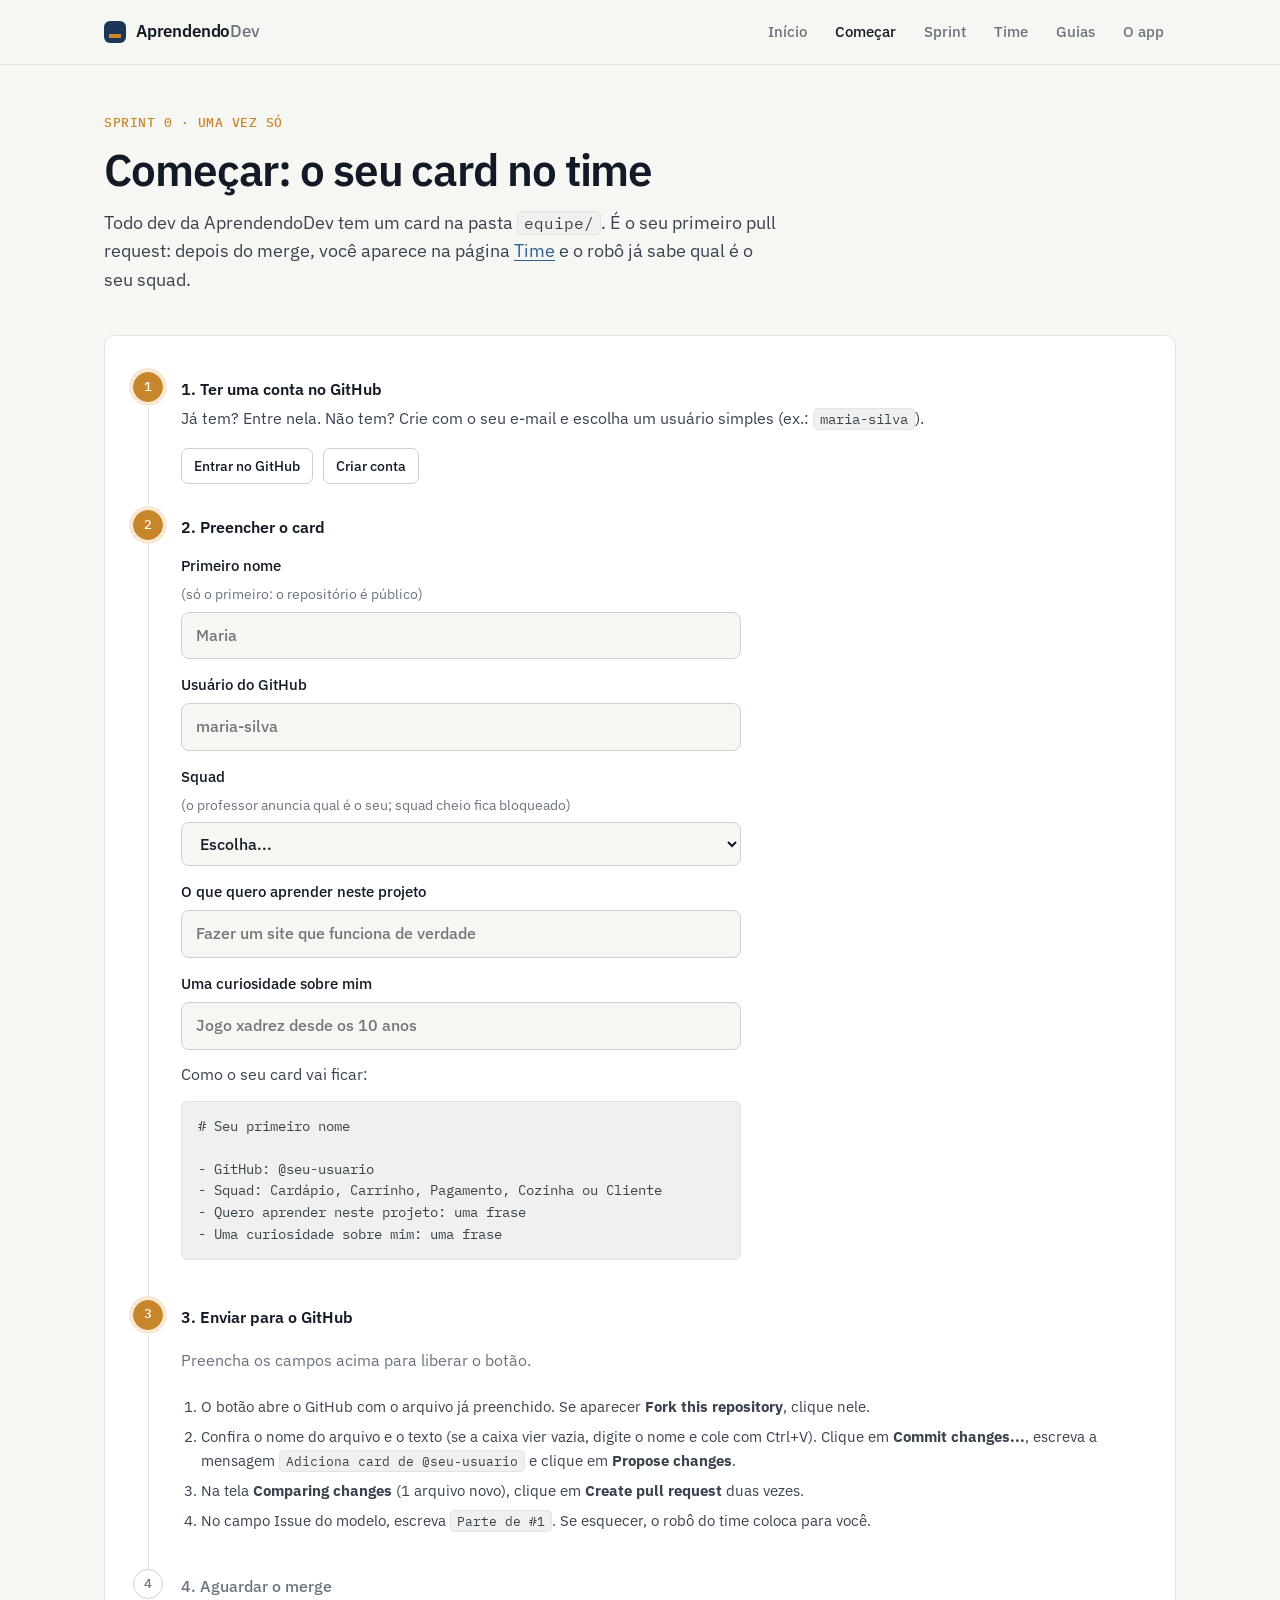
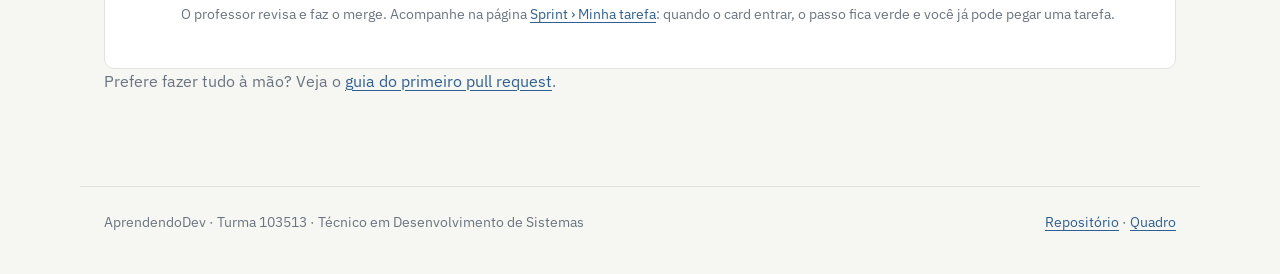
==== commit fa1df857: "Começar: mensagem de commit igual à da aula e aviso para colar se a caixa vier vazia" ====
--- a/portal/comecar.html
+++ b/portal/comecar.html
@@ -77,7 +77,7 @@
         <div class="botoes" id="acoes-card"></div>
         <ol class="mini">
           <li>O botão abre o GitHub com o arquivo já preenchido. Se aparecer <strong>Fork this repository</strong>, clique nele.</li>
-          <li>Confira o nome do arquivo e o texto. Clique em <strong>Commit changes...</strong>, deixe a mensagem <code>Create seu-usuario.md</code> e clique em <strong>Propose changes</strong>.</li>
+          <li>Confira o nome do arquivo e o texto (se a caixa vier vazia, digite o nome e cole com Ctrl+V). Clique em <strong>Commit changes...</strong>, escreva a mensagem <code>Adiciona card de @seu-usuario</code> e clique em <strong>Propose changes</strong>.</li>
           <li>Na tela <strong>Comparing changes</strong> (1 arquivo novo), clique em <strong>Create pull request</strong> duas vezes.</li>
           <li>No campo Issue do modelo, escreva <code>Parte de #1</code>. Se esquecer, o robô do time coloca para você.</li>
         </ol>
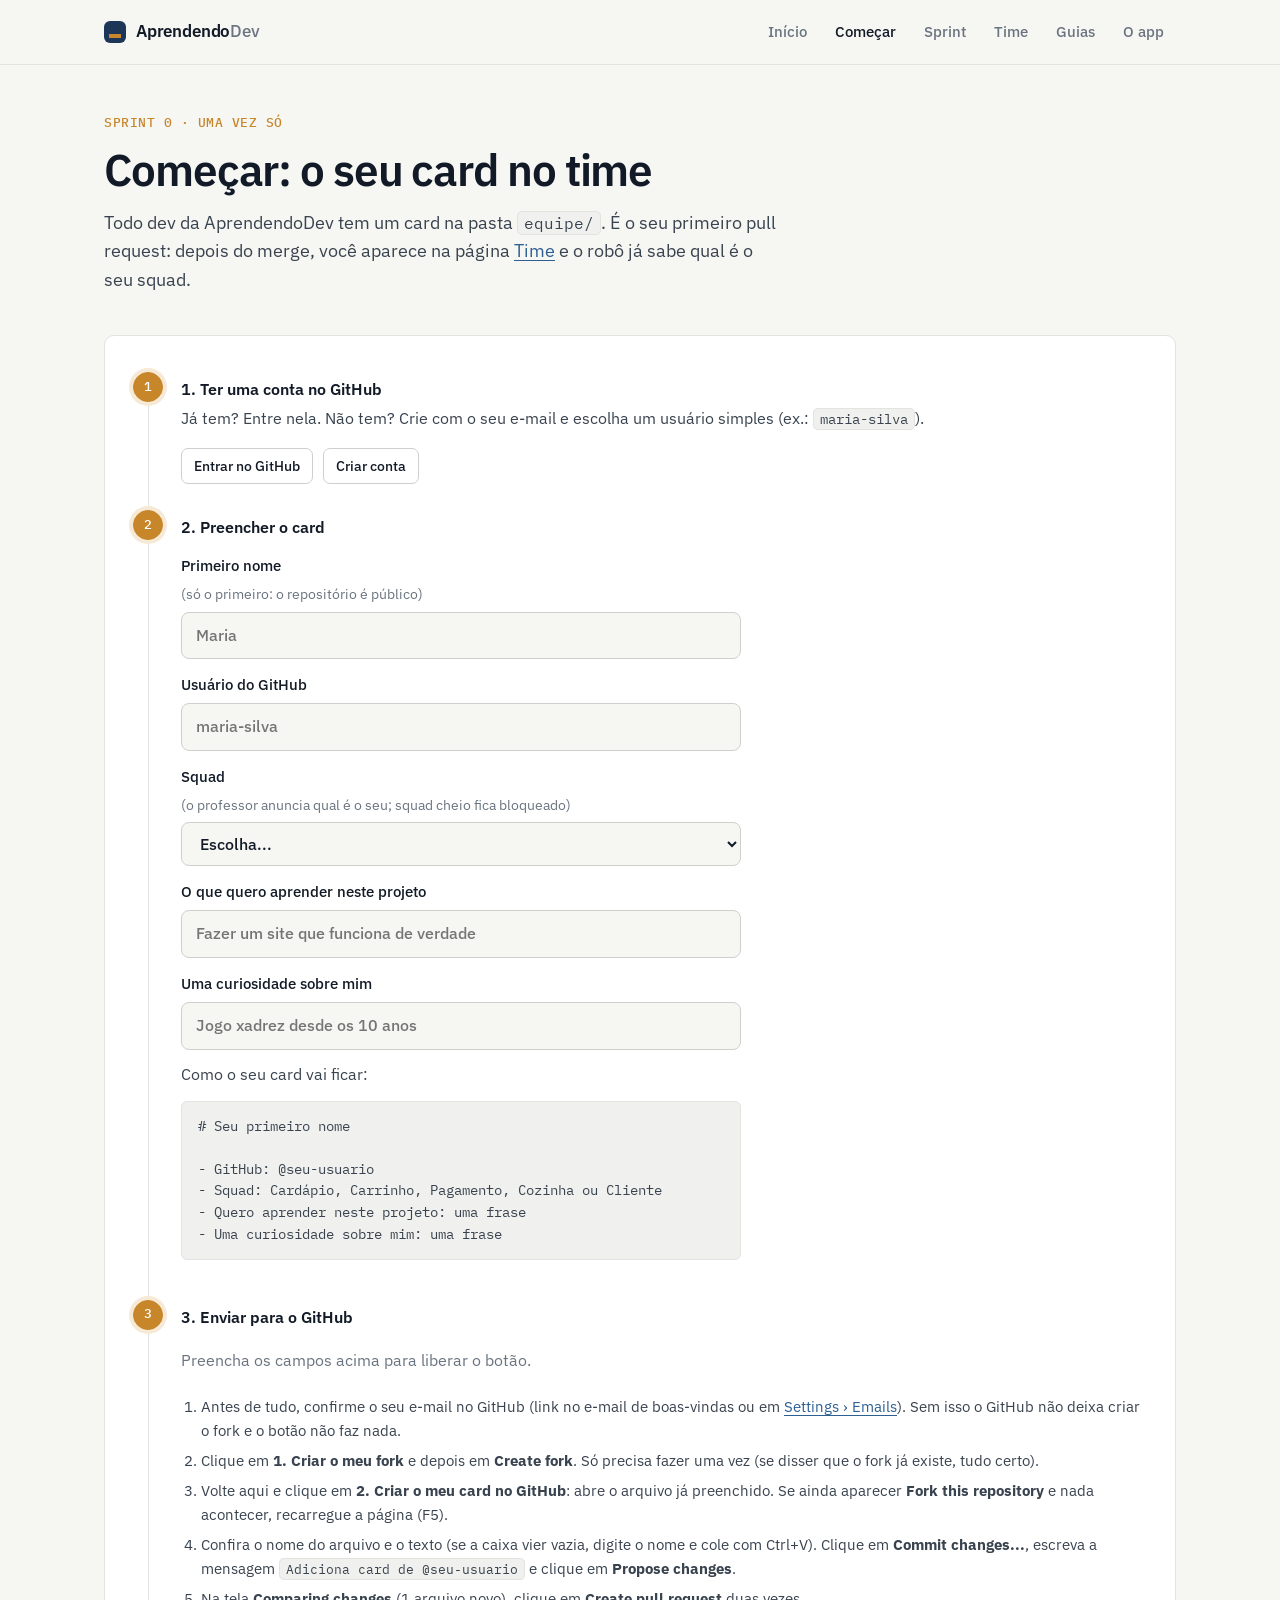
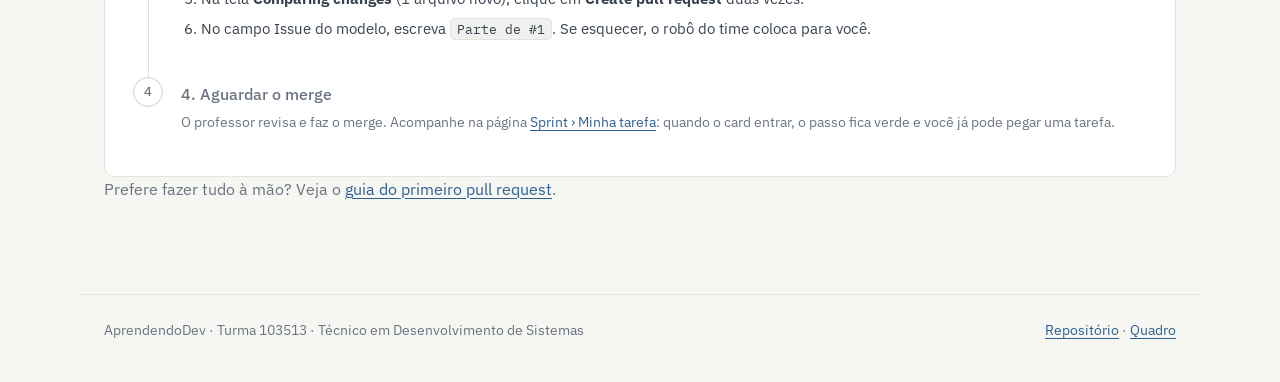
==== commit 22e1f1ac: "Começar: botão para criar o fork antes do card e aviso de e-mail verificado" ====
--- a/portal/comecar.html
+++ b/portal/comecar.html
@@ -76,7 +76,9 @@
         <strong>3. Enviar para o GitHub</strong>
         <div class="botoes" id="acoes-card"></div>
         <ol class="mini">
-          <li>O botão abre o GitHub com o arquivo já preenchido. Se aparecer <strong>Fork this repository</strong>, clique nele.</li>
+          <li>Antes de tudo, confirme o seu e-mail no GitHub (link no e-mail de boas-vindas ou em <a href="https://github.com/settings/emails" target="_blank" rel="noopener">Settings › Emails</a>). Sem isso o GitHub não deixa criar o fork e o botão não faz nada.</li>
+          <li>Clique em <strong>1. Criar o meu fork</strong> e depois em <strong>Create fork</strong>. Só precisa fazer uma vez (se disser que o fork já existe, tudo certo).</li>
+          <li>Volte aqui e clique em <strong>2. Criar o meu card no GitHub</strong>: abre o arquivo já preenchido. Se ainda aparecer <strong>Fork this repository</strong> e nada acontecer, recarregue a página (F5).</li>
           <li>Confira o nome do arquivo e o texto (se a caixa vier vazia, digite o nome e cole com Ctrl+V). Clique em <strong>Commit changes...</strong>, escreva a mensagem <code>Adiciona card de @seu-usuario</code> e clique em <strong>Propose changes</strong>.</li>
           <li>Na tela <strong>Comparing changes</strong> (1 arquivo novo), clique em <strong>Create pull request</strong> duas vezes.</li>
           <li>No campo Issue do modelo, escreva <code>Parte de #1</code>. Se esquecer, o robô do time coloca para você.</li>
